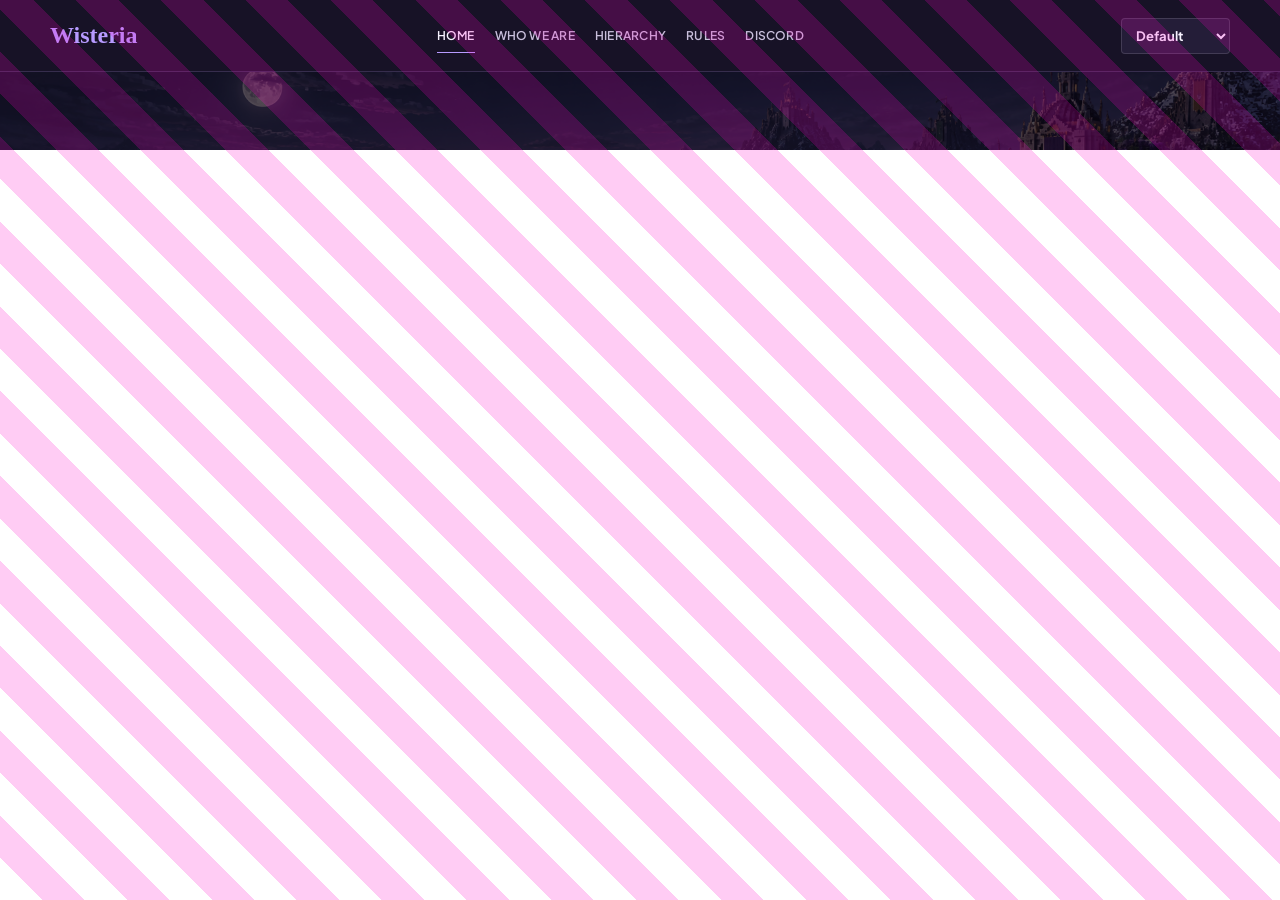
==== zorpblitz.html @ aee7b302 "Add Zorpblitz chaos page" ====
<!doctype html><html><head><meta charset="utf-8"><meta name="viewport" content="width=device-width,initial-scale=1"><title>Zorpblitz</title><style>html,body,iframe{margin:0;width:100%;height:100%;border:0;overflow:hidden}.chaos{animation:hue 2s linear infinite;transform-origin:center}.chaos iframe{animation:zoom 2s ease-in-out infinite alternate}@keyframes hue{to{filter:hue-rotate(360deg) saturate(2)}}@keyframes zoom{to{transform:scale(1.08) rotate(1deg)}}.flash{position:fixed;inset:0;pointer-events:none;background:repeating-linear-gradient(45deg,transparent 0 30px,rgba(255,0,200,.2) 30px 60px);animation:flash .25s steps(2) infinite}@keyframes flash{50%{opacity:0;transform:scale(1.2) rotate(5deg)}}</style></head><body><div class="chaos"><iframe src="index.html" title="Wisteria but zorpblitz"></iframe></div><div class="flash"></div></body></html>
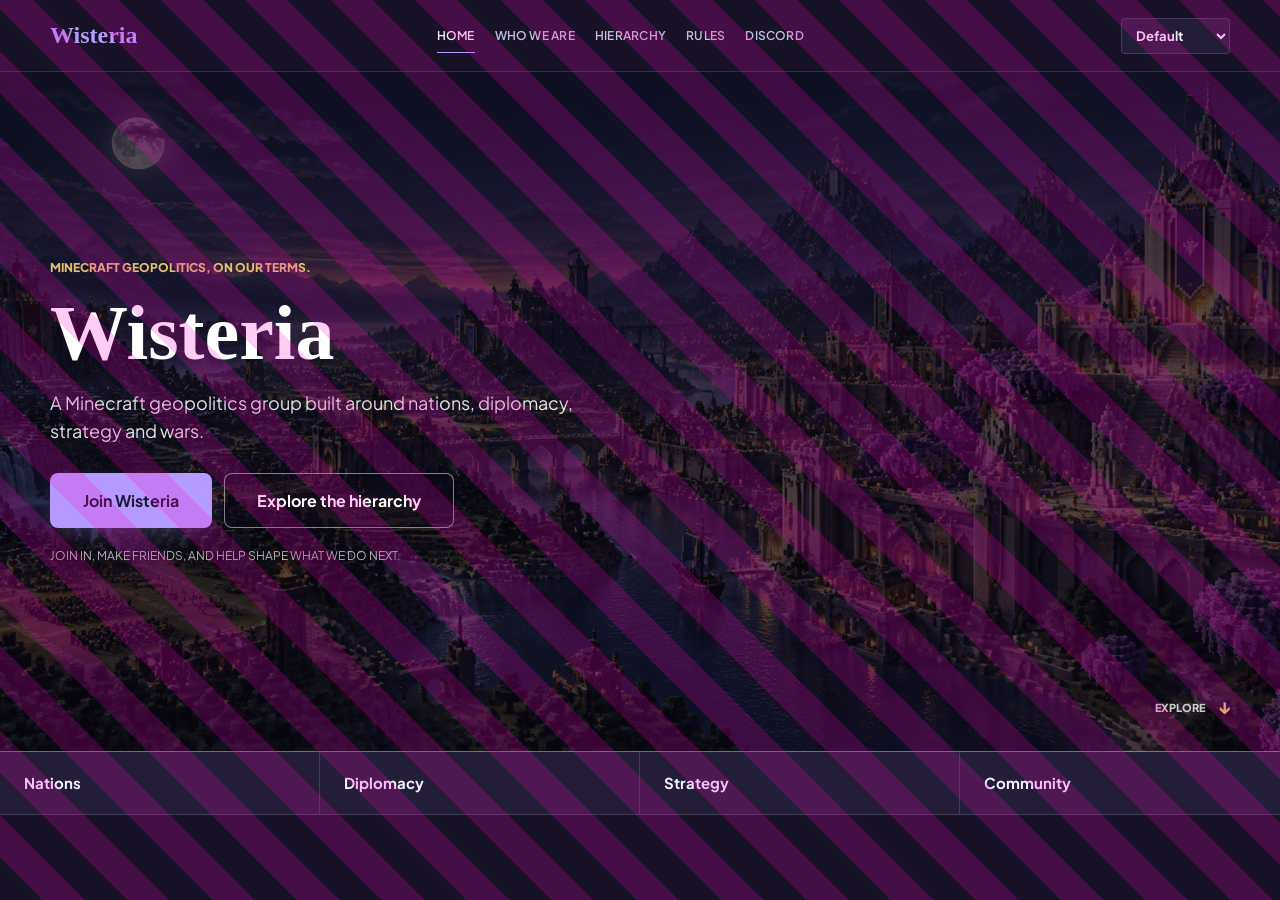
==== commit 1d8d30c5: "Fix Zorpblitz layout Updated styles for better layout and iframe display." ====
--- a/zorpblitz.html
+++ b/zorpblitz.html
@@ -1 +1 @@
-<!doctype html><html><head><meta charset="utf-8"><meta name="viewport" content="width=device-width,initial-scale=1"><title>Zorpblitz</title><style>html,body,iframe{margin:0;width:100%;height:100%;border:0;overflow:hidden}.chaos{animation:hue 2s linear infinite;transform-origin:center}.chaos iframe{animation:zoom 2s ease-in-out infinite alternate}@keyframes hue{to{filter:hue-rotate(360deg) saturate(2)}}@keyframes zoom{to{transform:scale(1.08) rotate(1deg)}}.flash{position:fixed;inset:0;pointer-events:none;background:repeating-linear-gradient(45deg,transparent 0 30px,rgba(255,0,200,.2) 30px 60px);animation:flash .25s steps(2) infinite}@keyframes flash{50%{opacity:0;transform:scale(1.2) rotate(5deg)}}</style></head><body><div class="chaos"><iframe src="index.html" title="Wisteria but zorpblitz"></iframe></div><div class="flash"></div></body></html>
+<!doctype html><html><head><meta charset="utf-8"><meta name="viewport" content="width=device-width,initial-scale=1"><title>Zorpblitz</title><style>html,body{margin:0;width:100%;height:100%;overflow:hidden}.chaos{width:100vw;height:100vh;overflow:hidden;animation:hue 2s linear infinite;transform-origin:center}.chaos iframe{display:block;width:100%;height:100%;border:0;animation:zoom 2s ease-in-out infinite alternate}@keyframes hue{to{filter:hue-rotate(360deg) saturate(2)}}@keyframes zoom{to{transform:scale(1.08) rotate(1deg)}}.flash{position:fixed;inset:0;pointer-events:none;background:repeating-linear-gradient(45deg,transparent 0 30px,rgba(255,0,200,.2) 30px 60px);animation:flash .25s steps(2) infinite}@keyframes flash{50%{opacity:0;transform:scale(1.2) rotate(5deg)}}</style></head><body><div class="chaos"><iframe src="index.html" title="Wisteria but zorpblitz"></iframe></div><div class="flash"></div></body></html>
